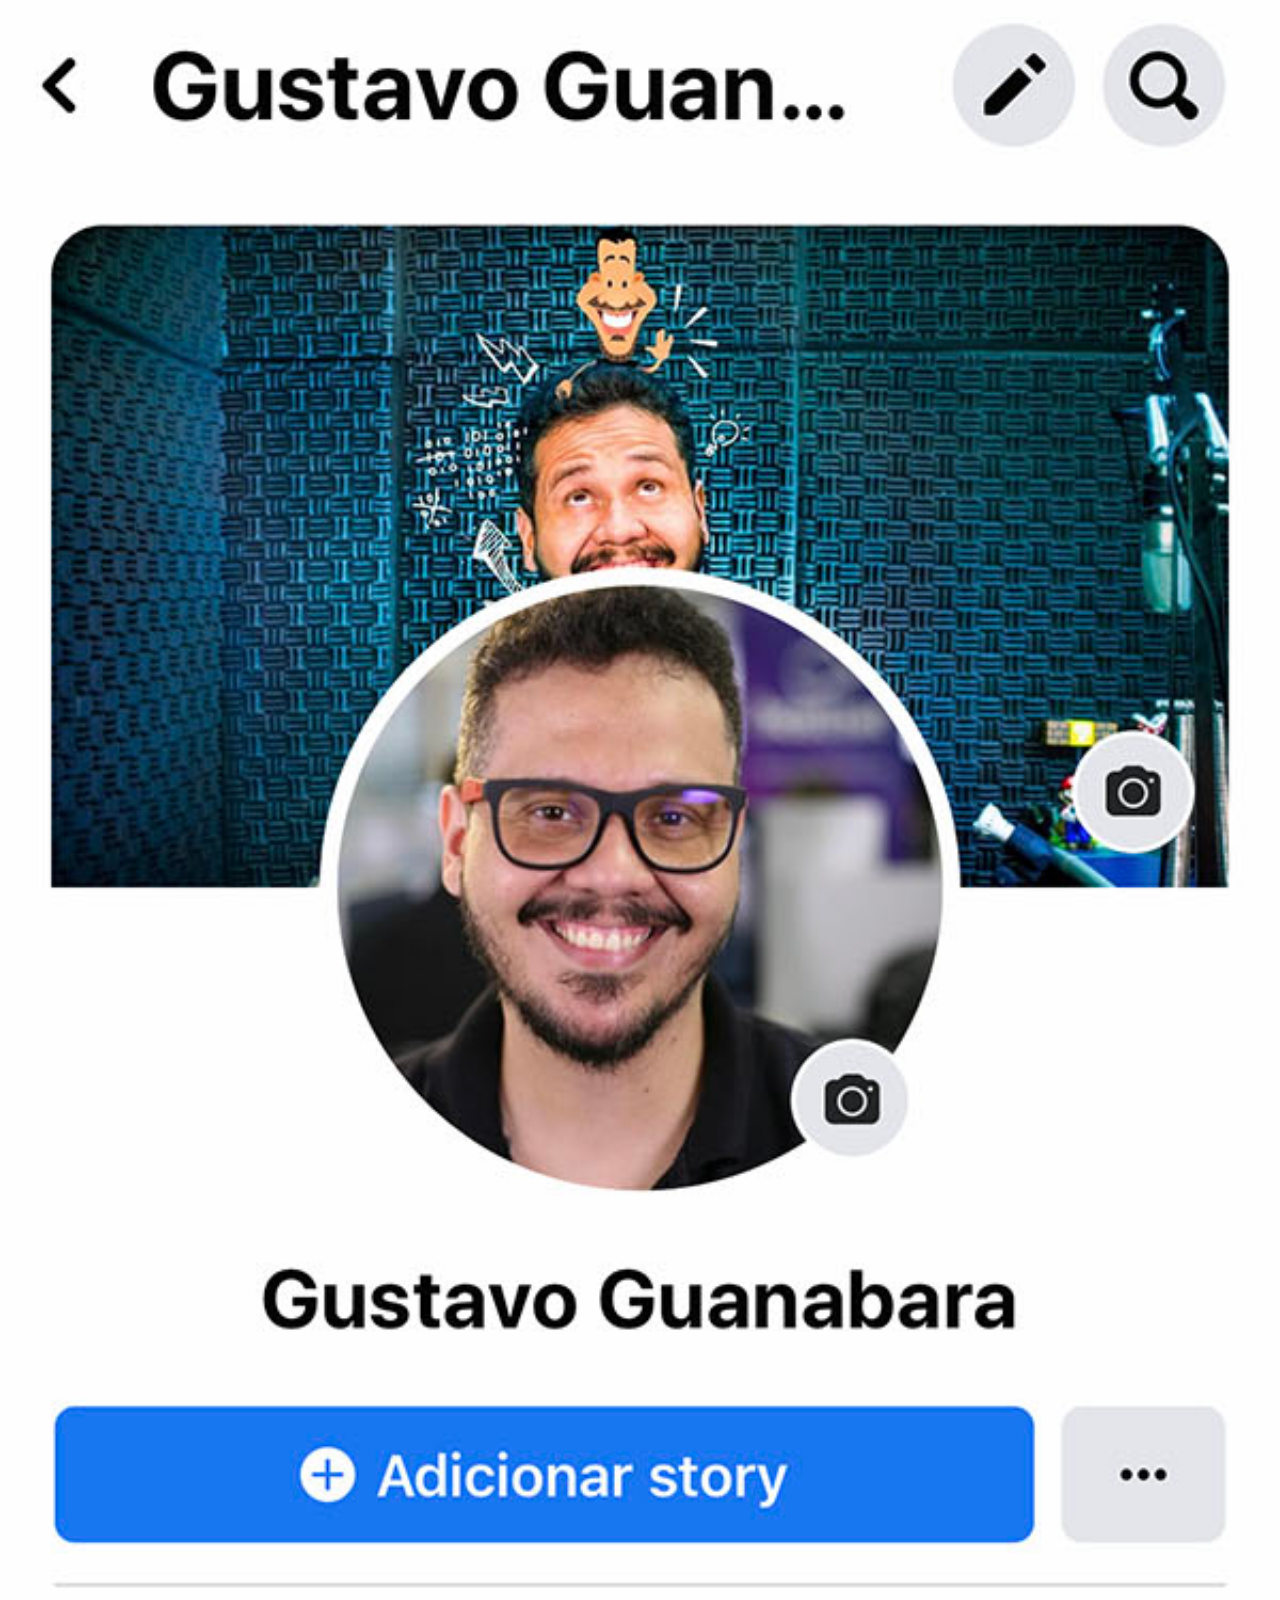
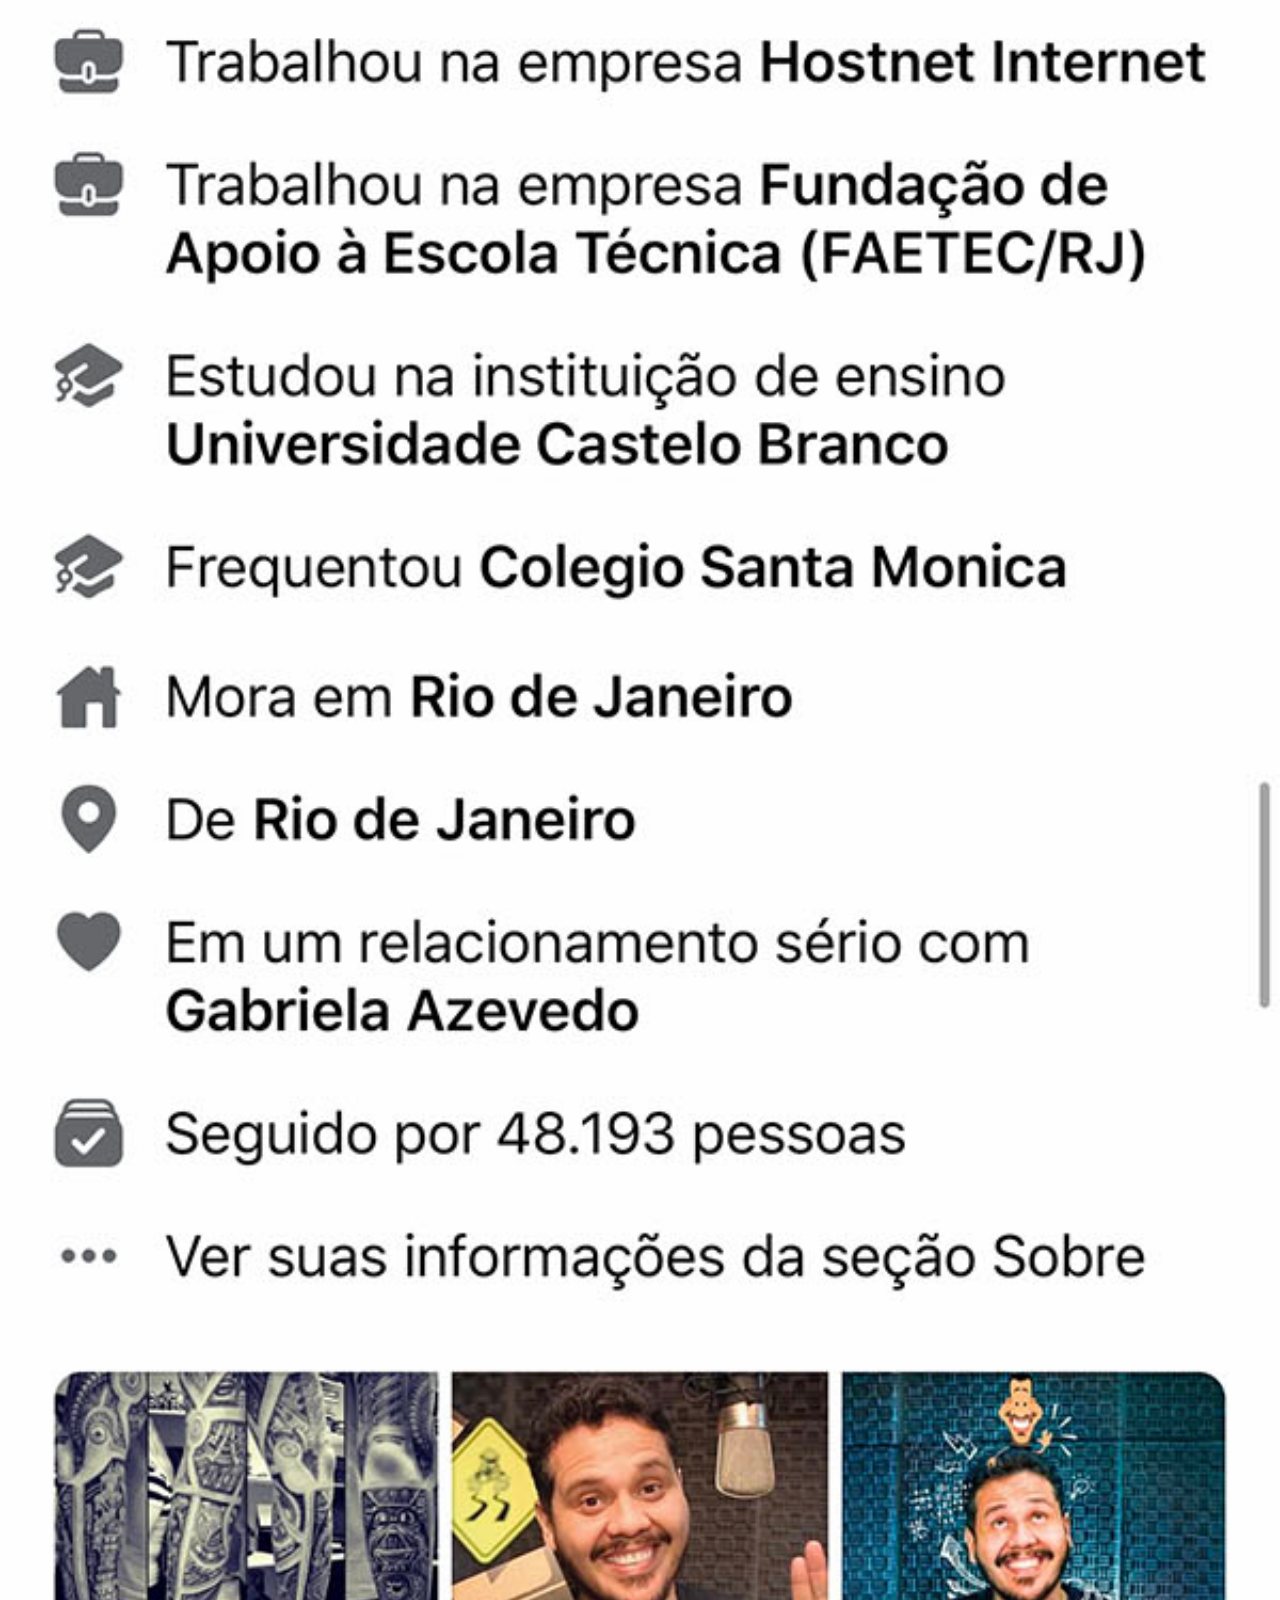
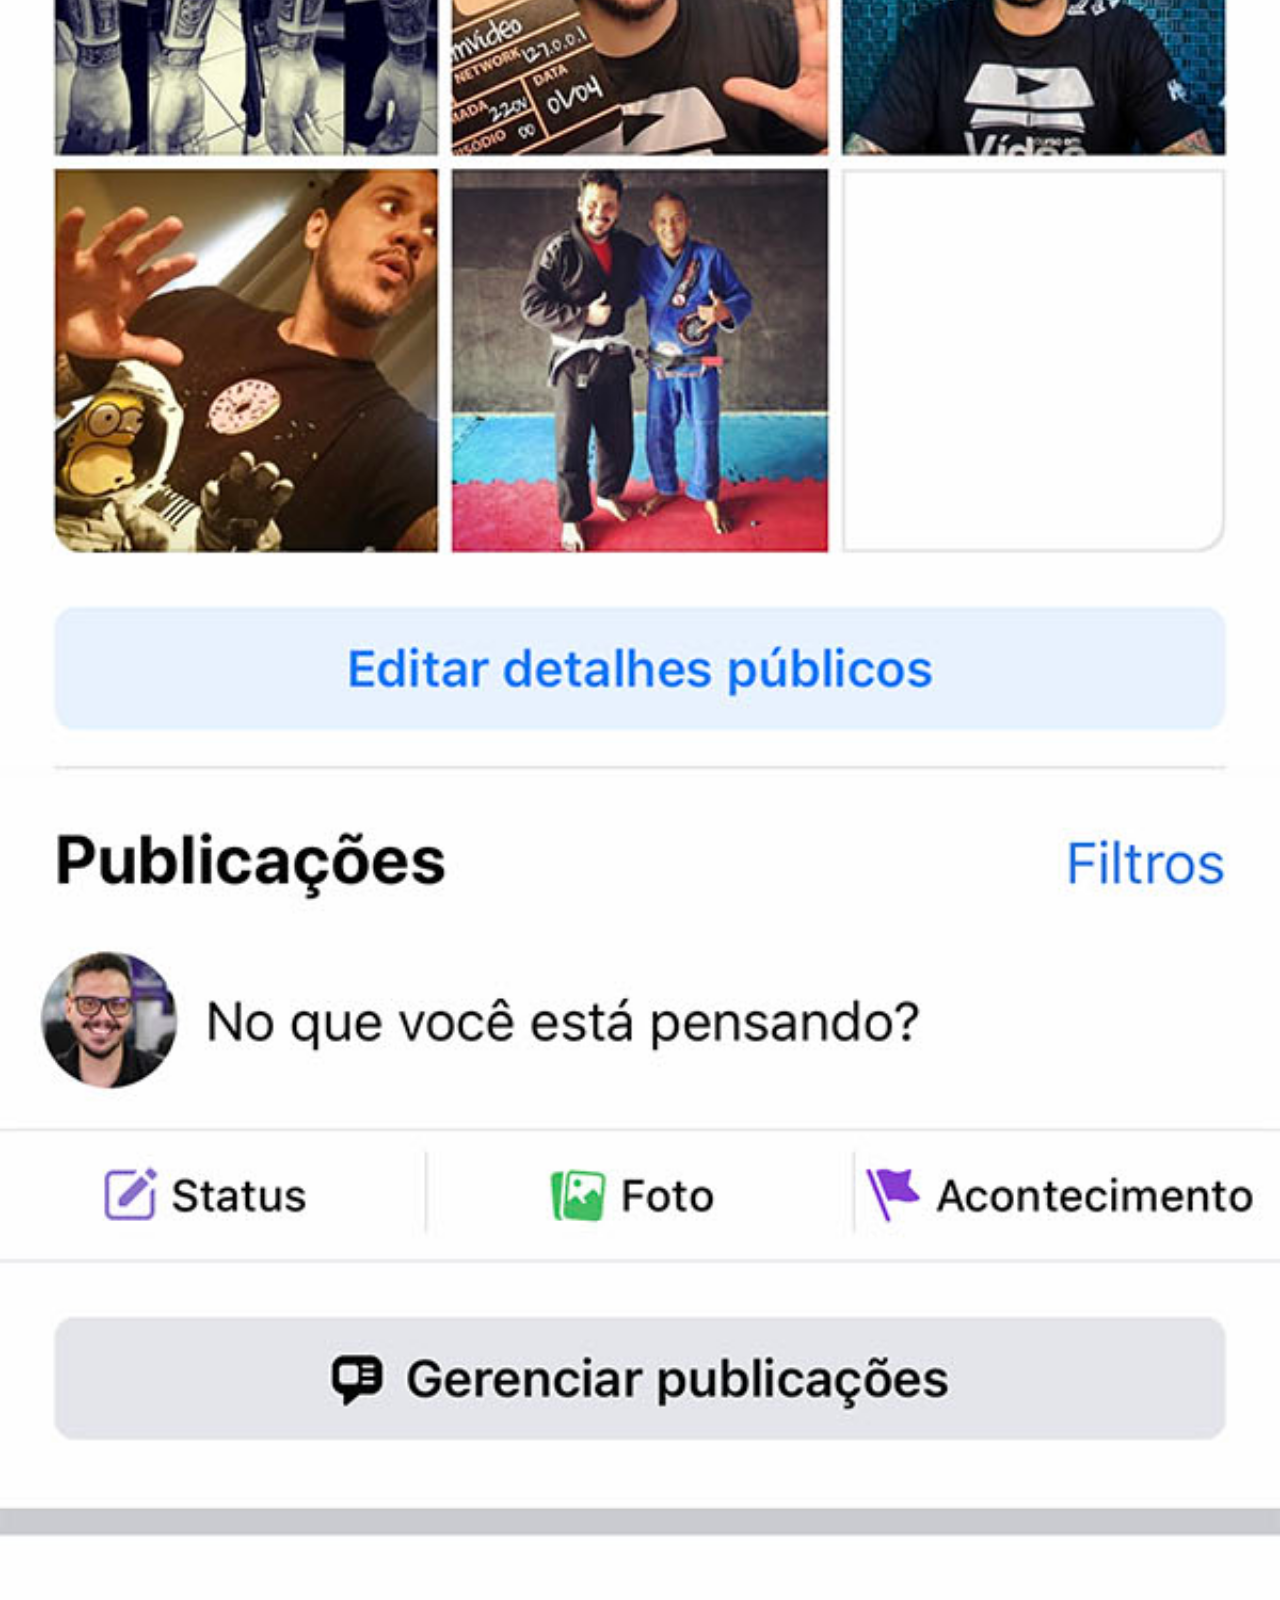
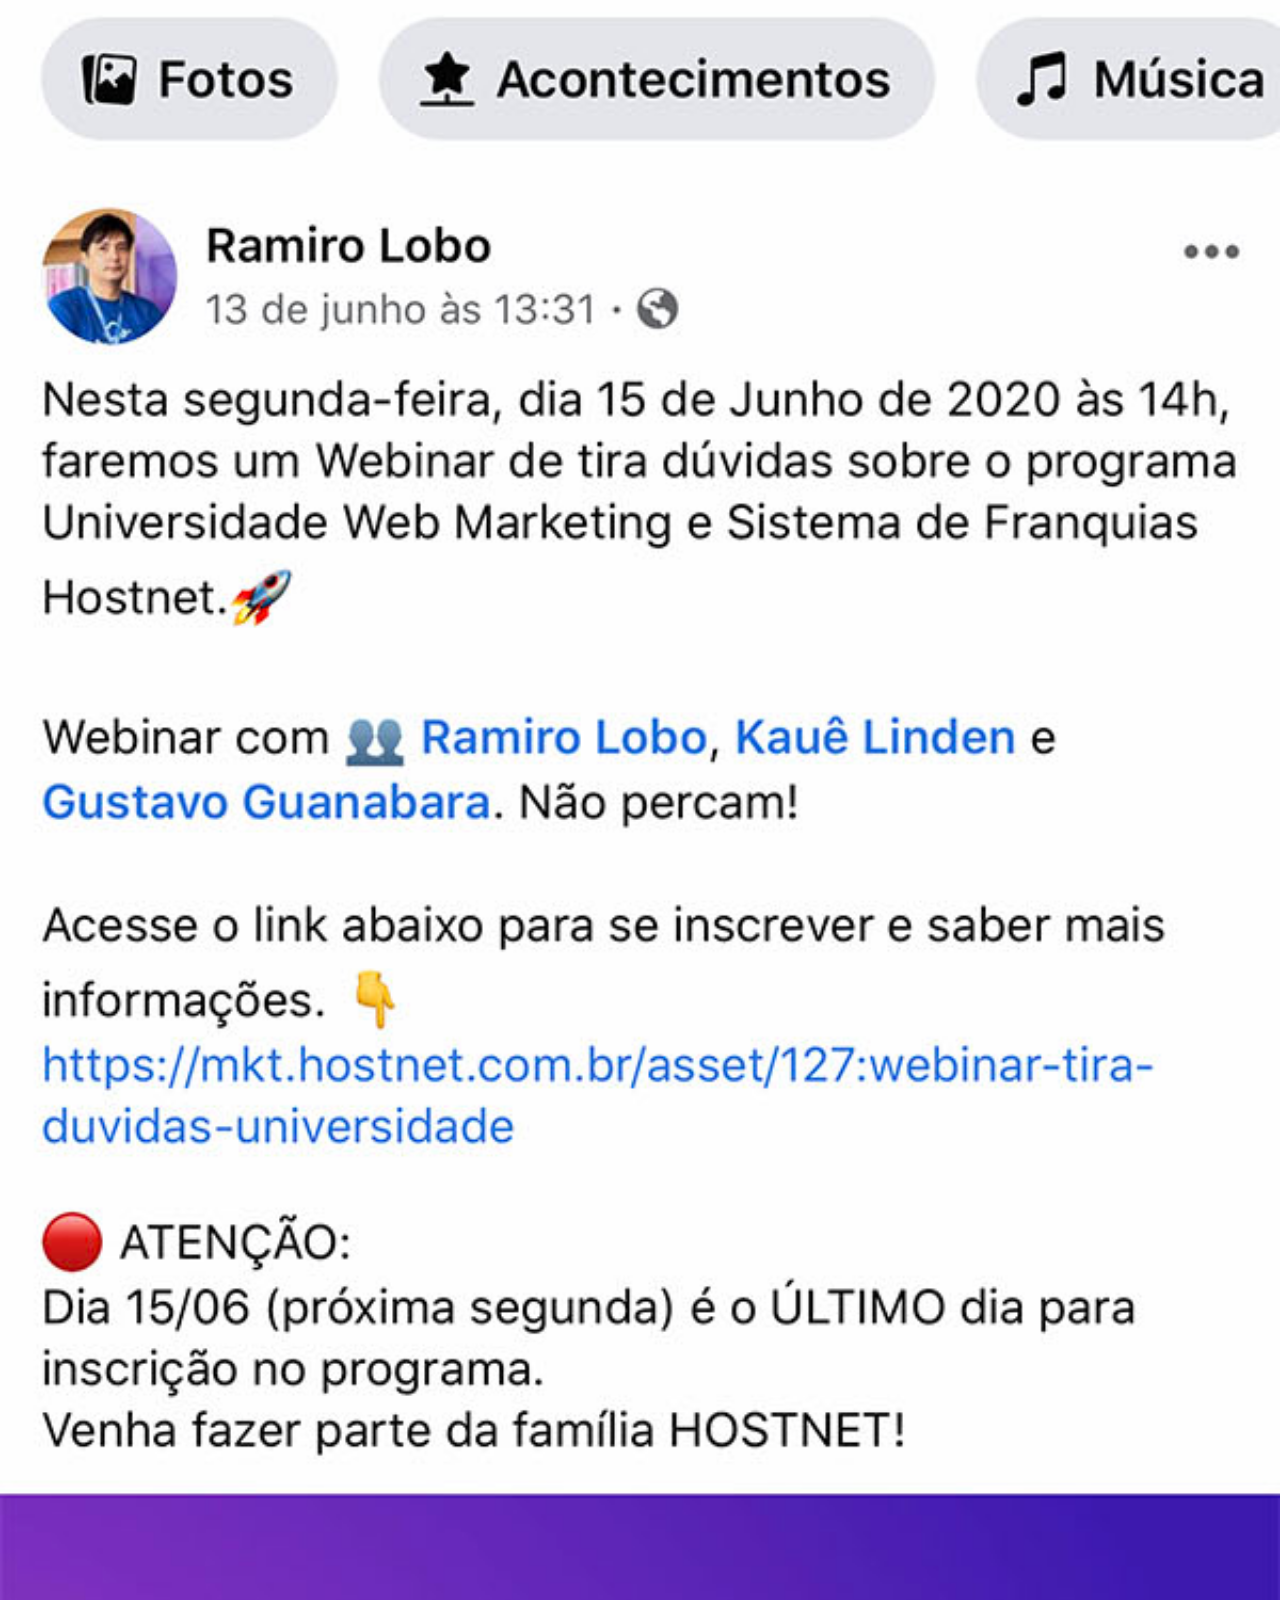
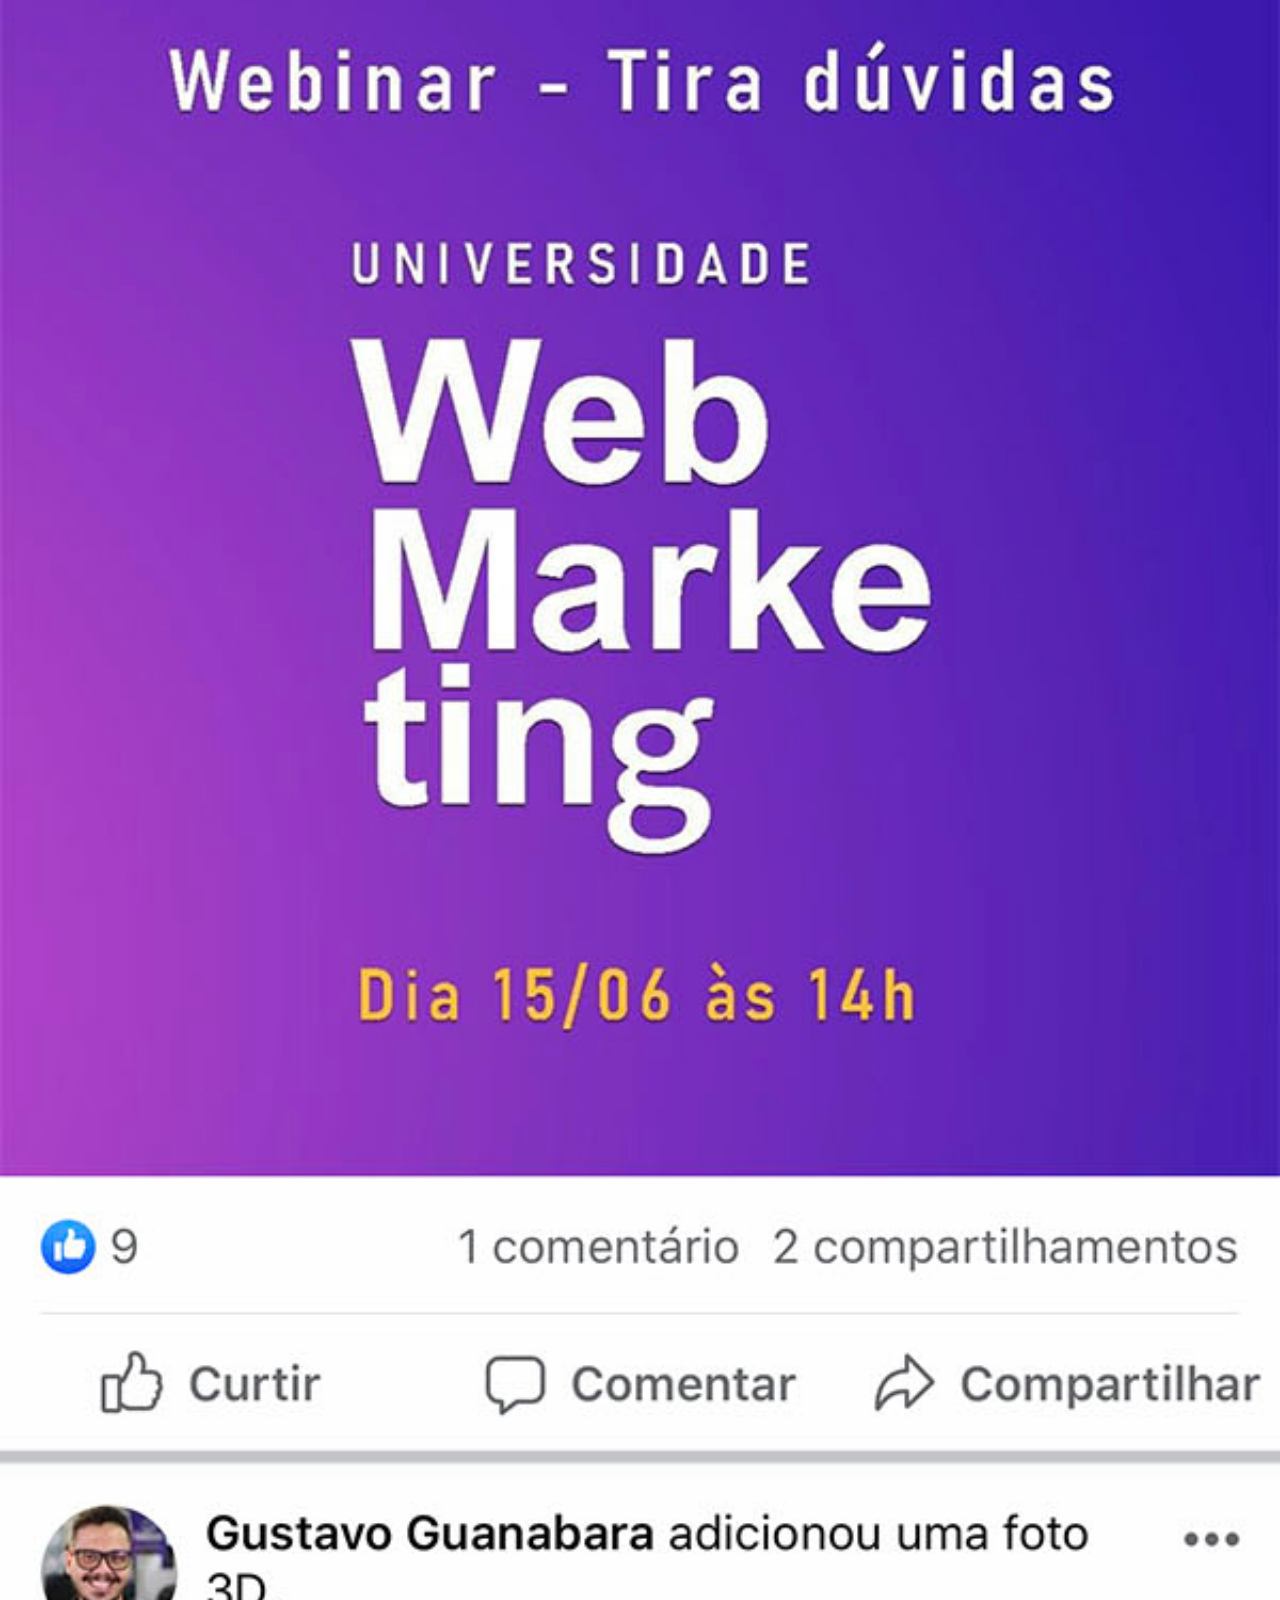
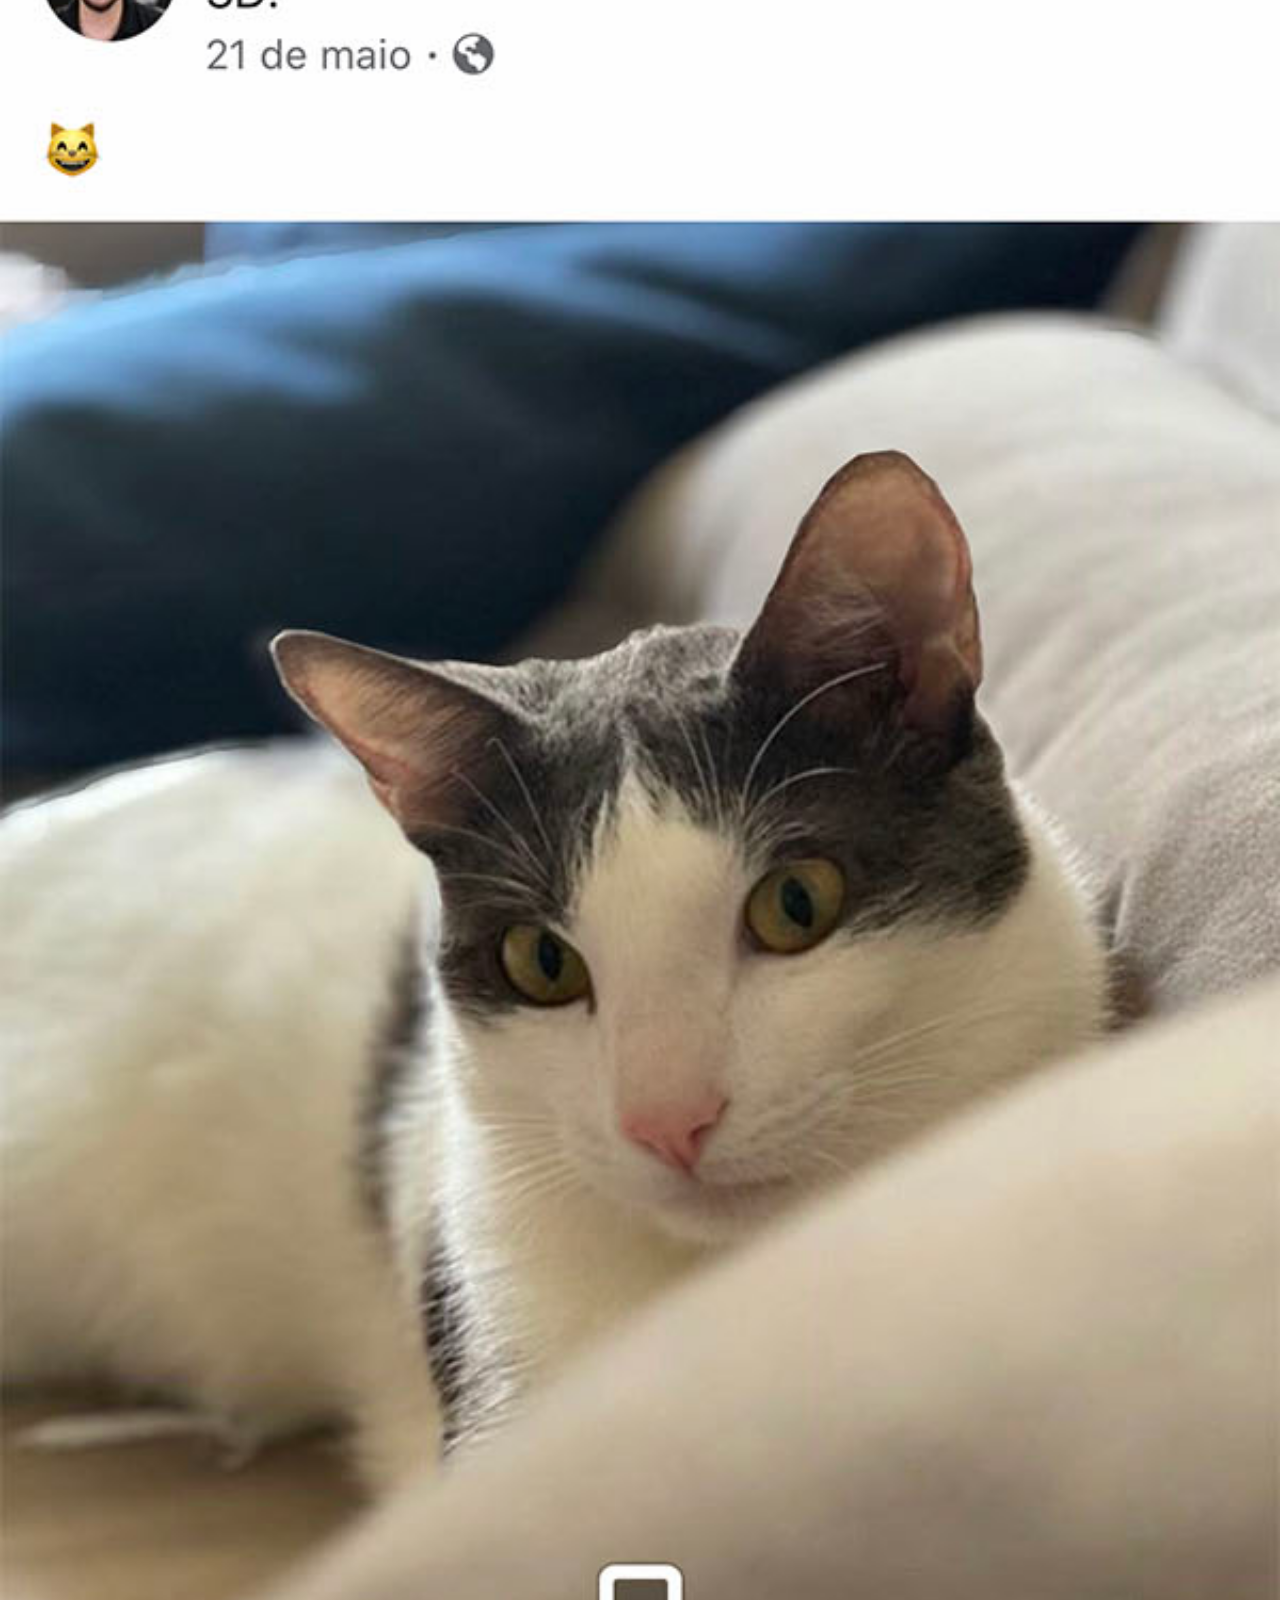
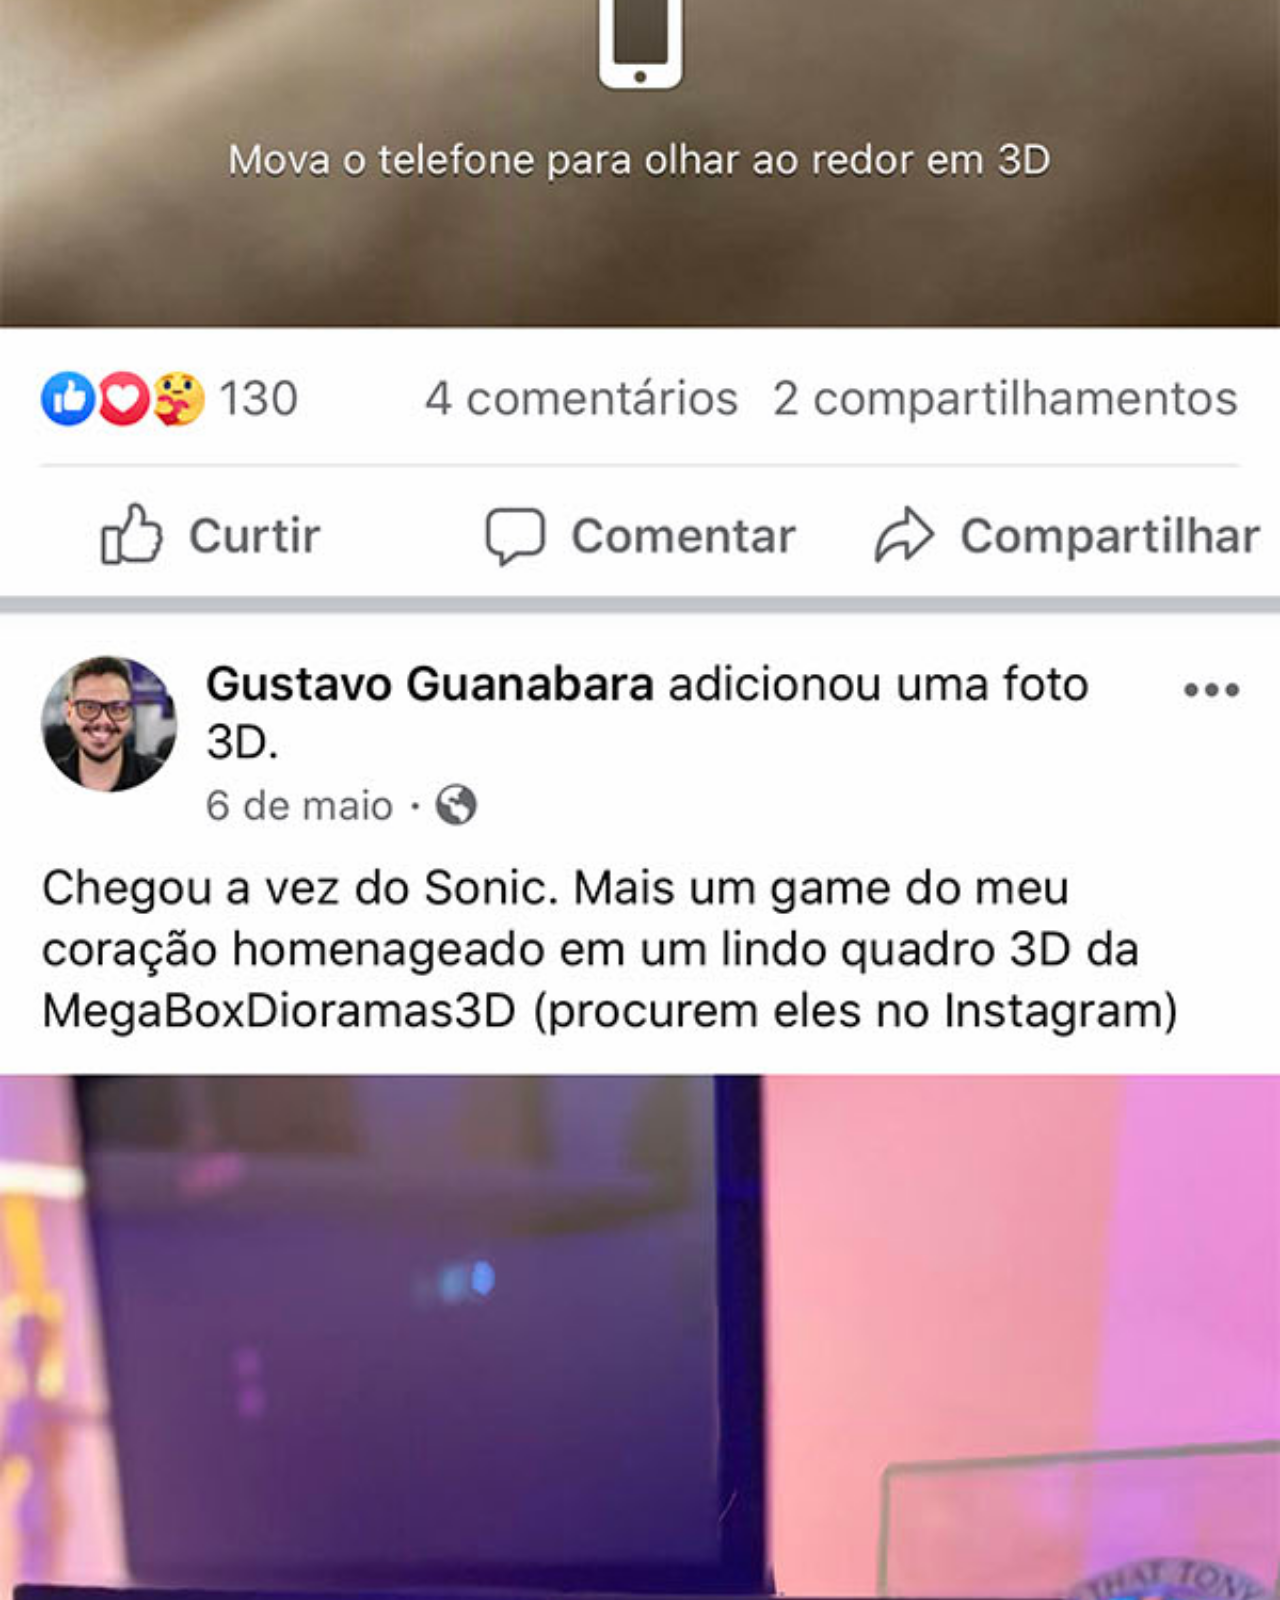
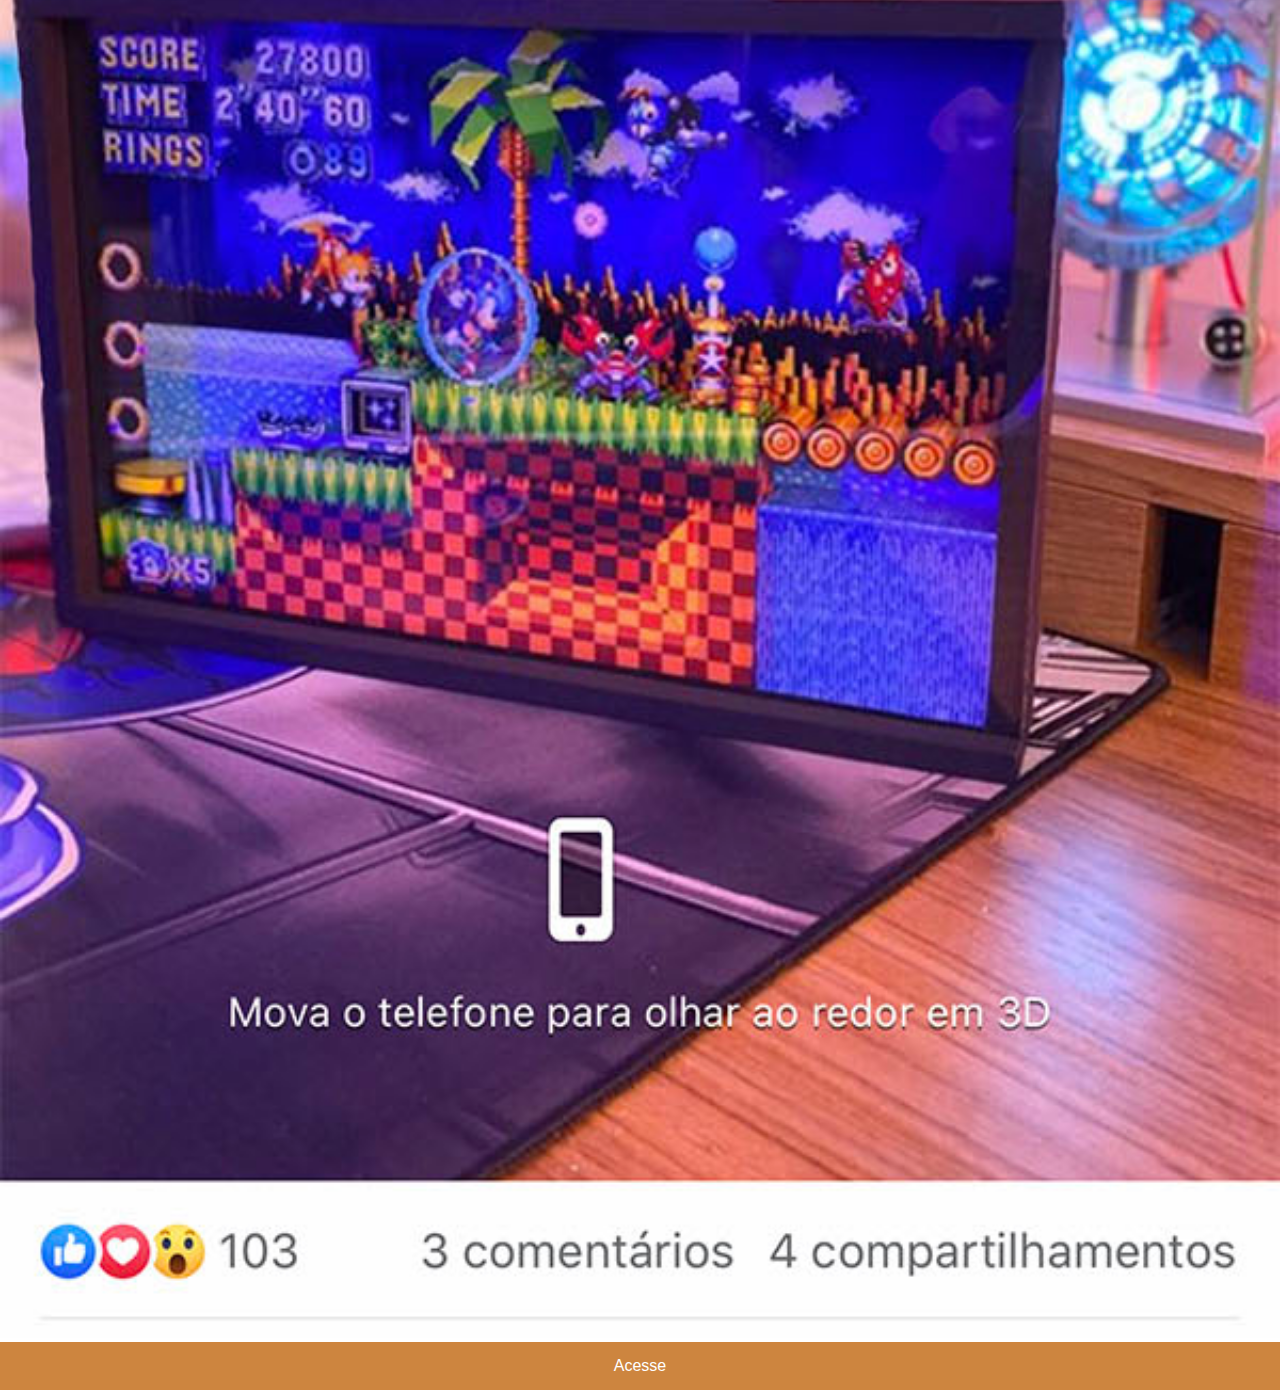
==== facebook.html @ 618169af "Adicionar telas no telefone" ====
<!DOCTYPE html>
<html lang="pt-br">
<head>
    <meta charset="UTF-8">
    <meta http-equiv="X-UA-Compatible" content="IE=edge">
    <meta name="viewport" content="width=device-width, initial-scale=1.0">
    <title>Facebook</title>
    <link rel="stylesheet" href="estilos/social.css">
</head>
<body>
    <img src="imagens/tela-facebook.jpg" alt="">
    <a href="https://www.facebook.com/Marcoss.Quinhos" target="_blank">Acesse</a>
    
</body>
</html>
---- estilos/social.css ----
@charset "UTF-8";

* {
    padding: 0px;
    margin: 0px;
    font-family: Arial, Helvetica, sans-serif;
}

::-webkit-scrollbar {
    height: 0px;
    width: 0px;
}

img {
    width: 100vw;
}

a {
    display: block;
    padding: 15px;
    background-color: peru;
    text-decoration: none;
    color: white;
    text-align: center;
}

a:hover {
    background-color: tomato;
    font-weight: bold;
}
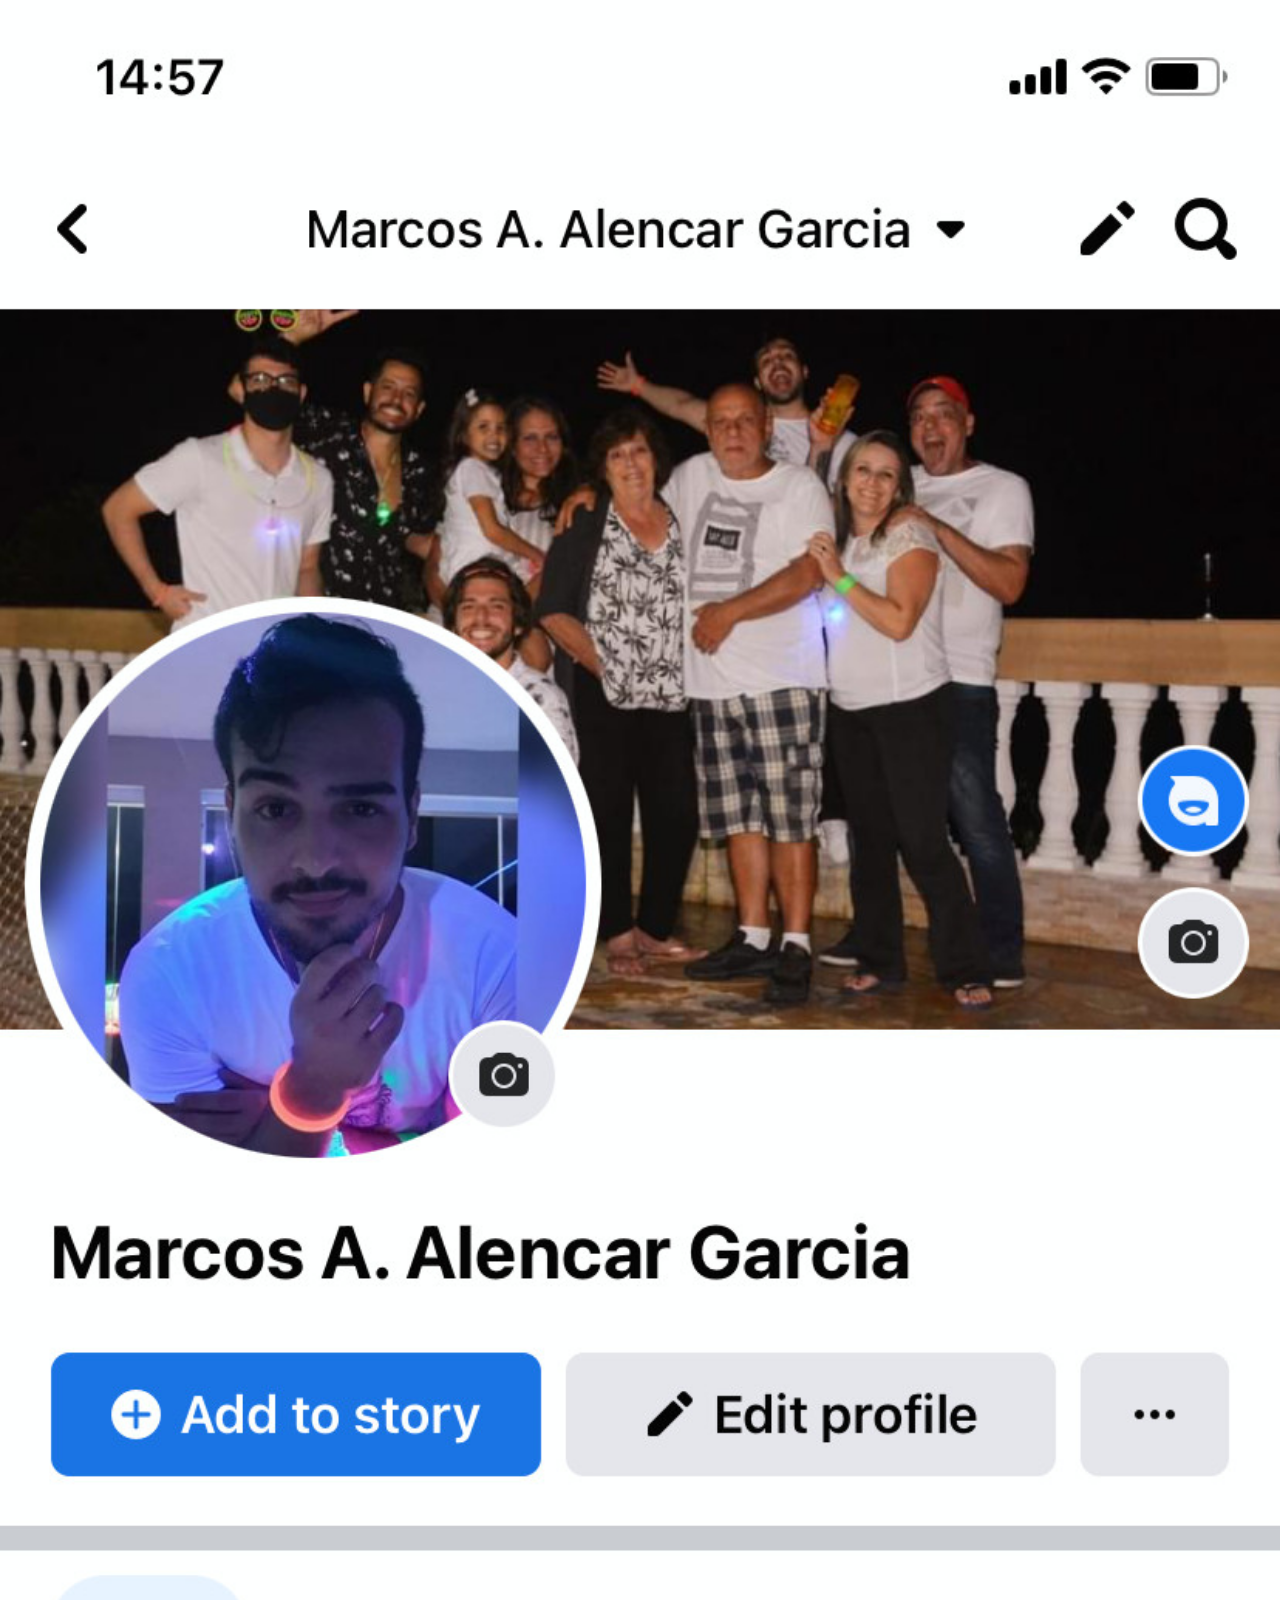
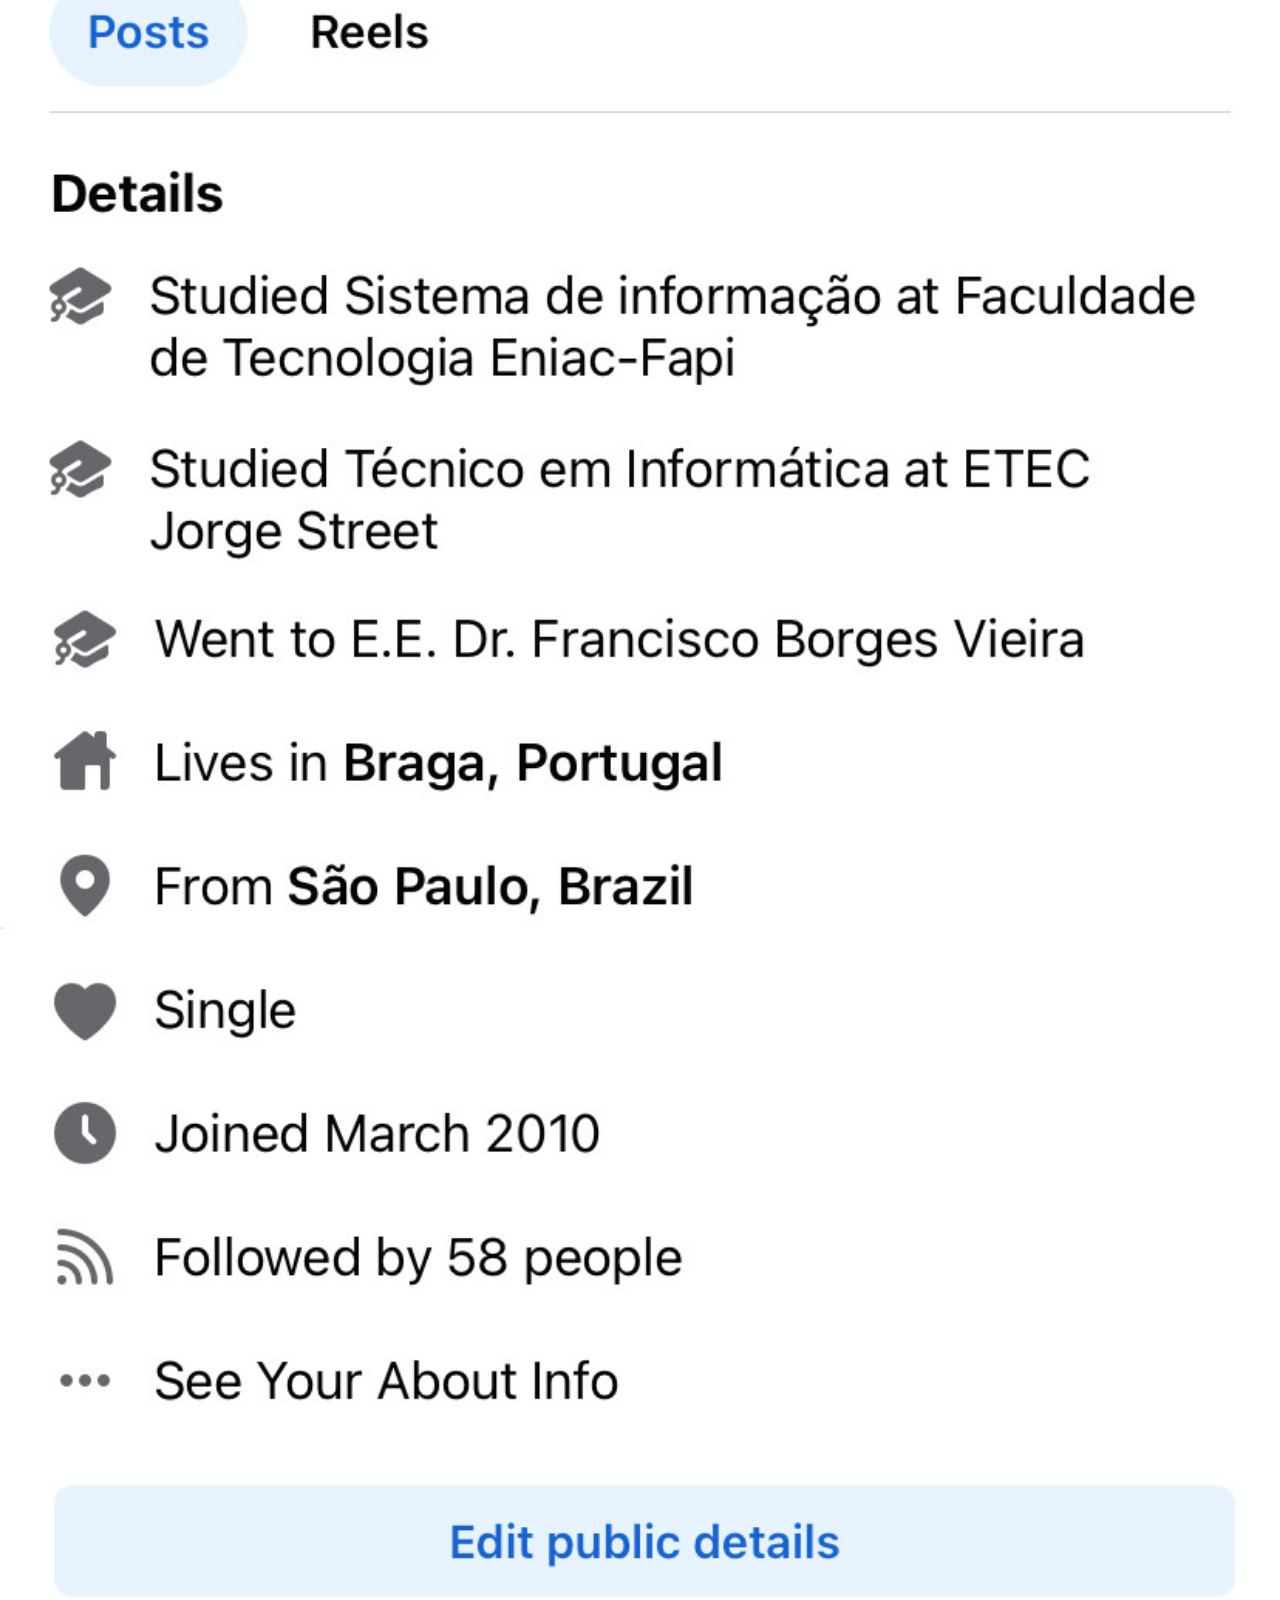
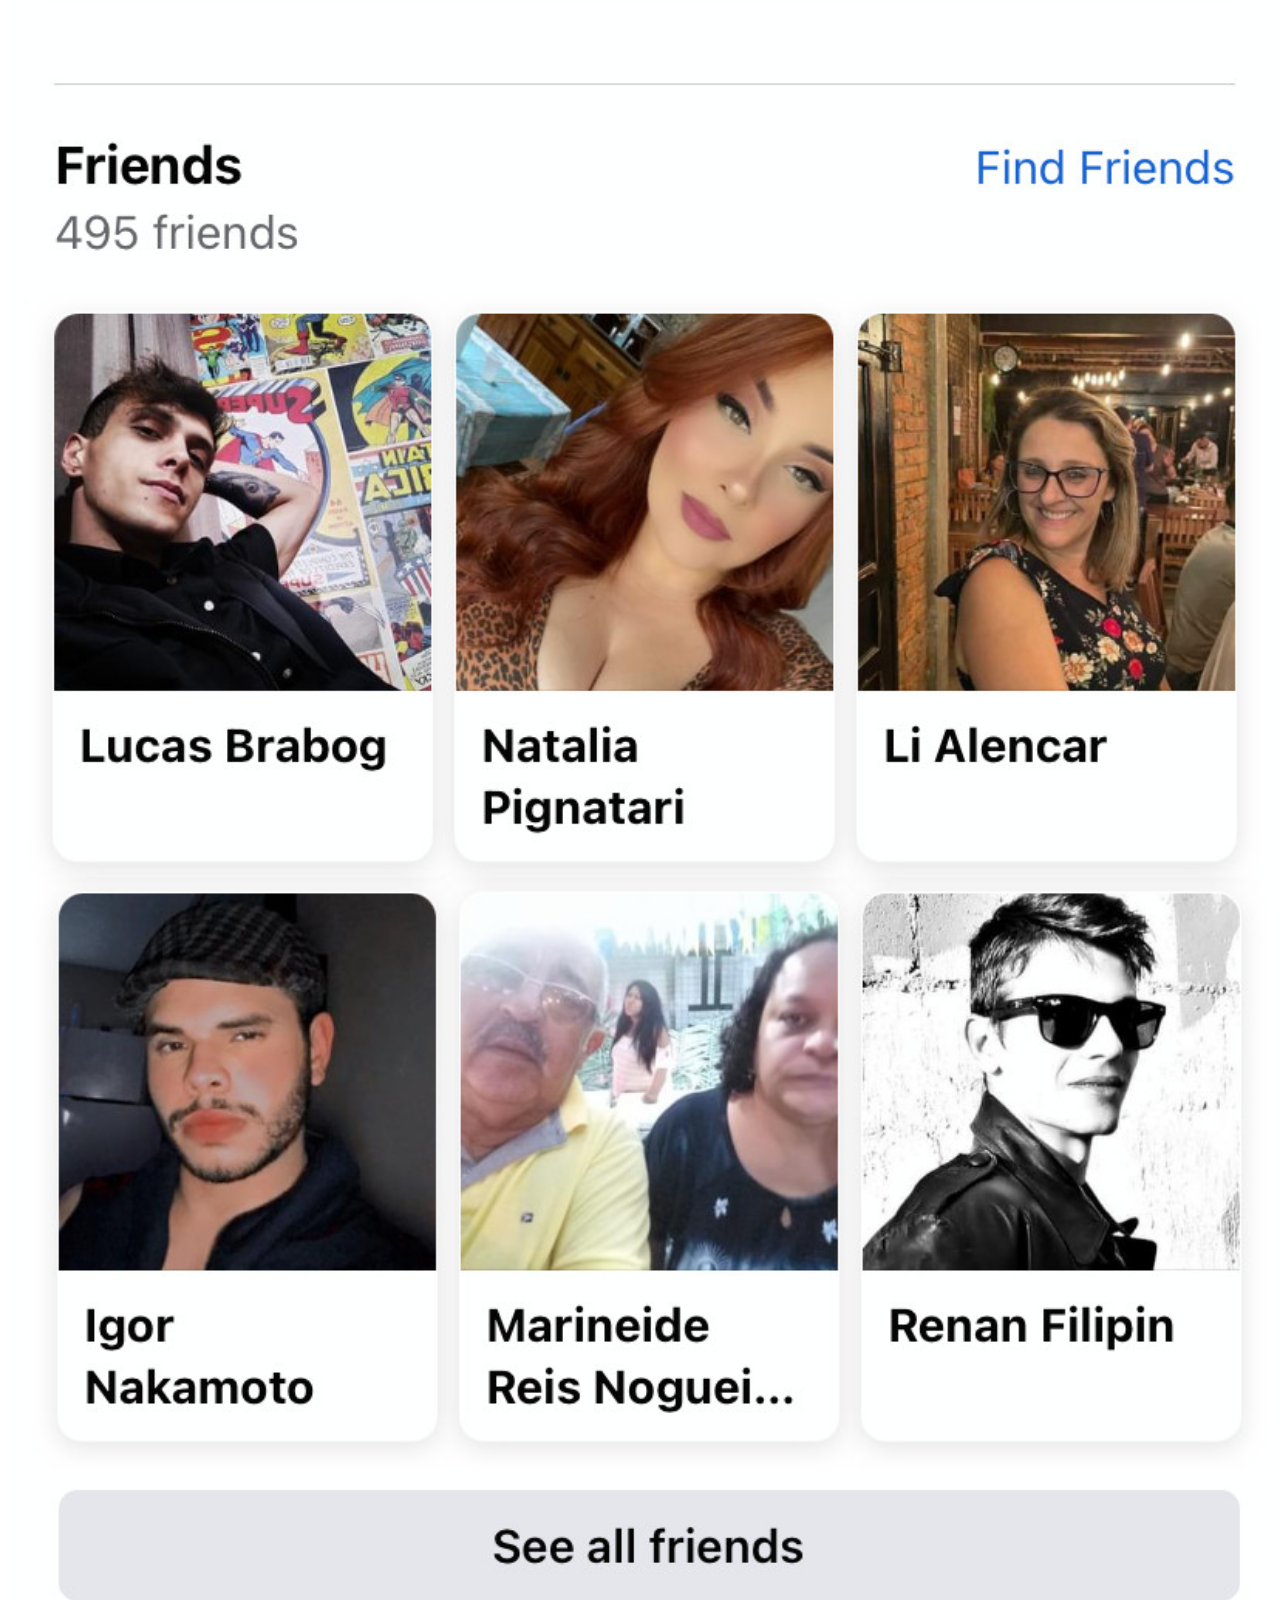
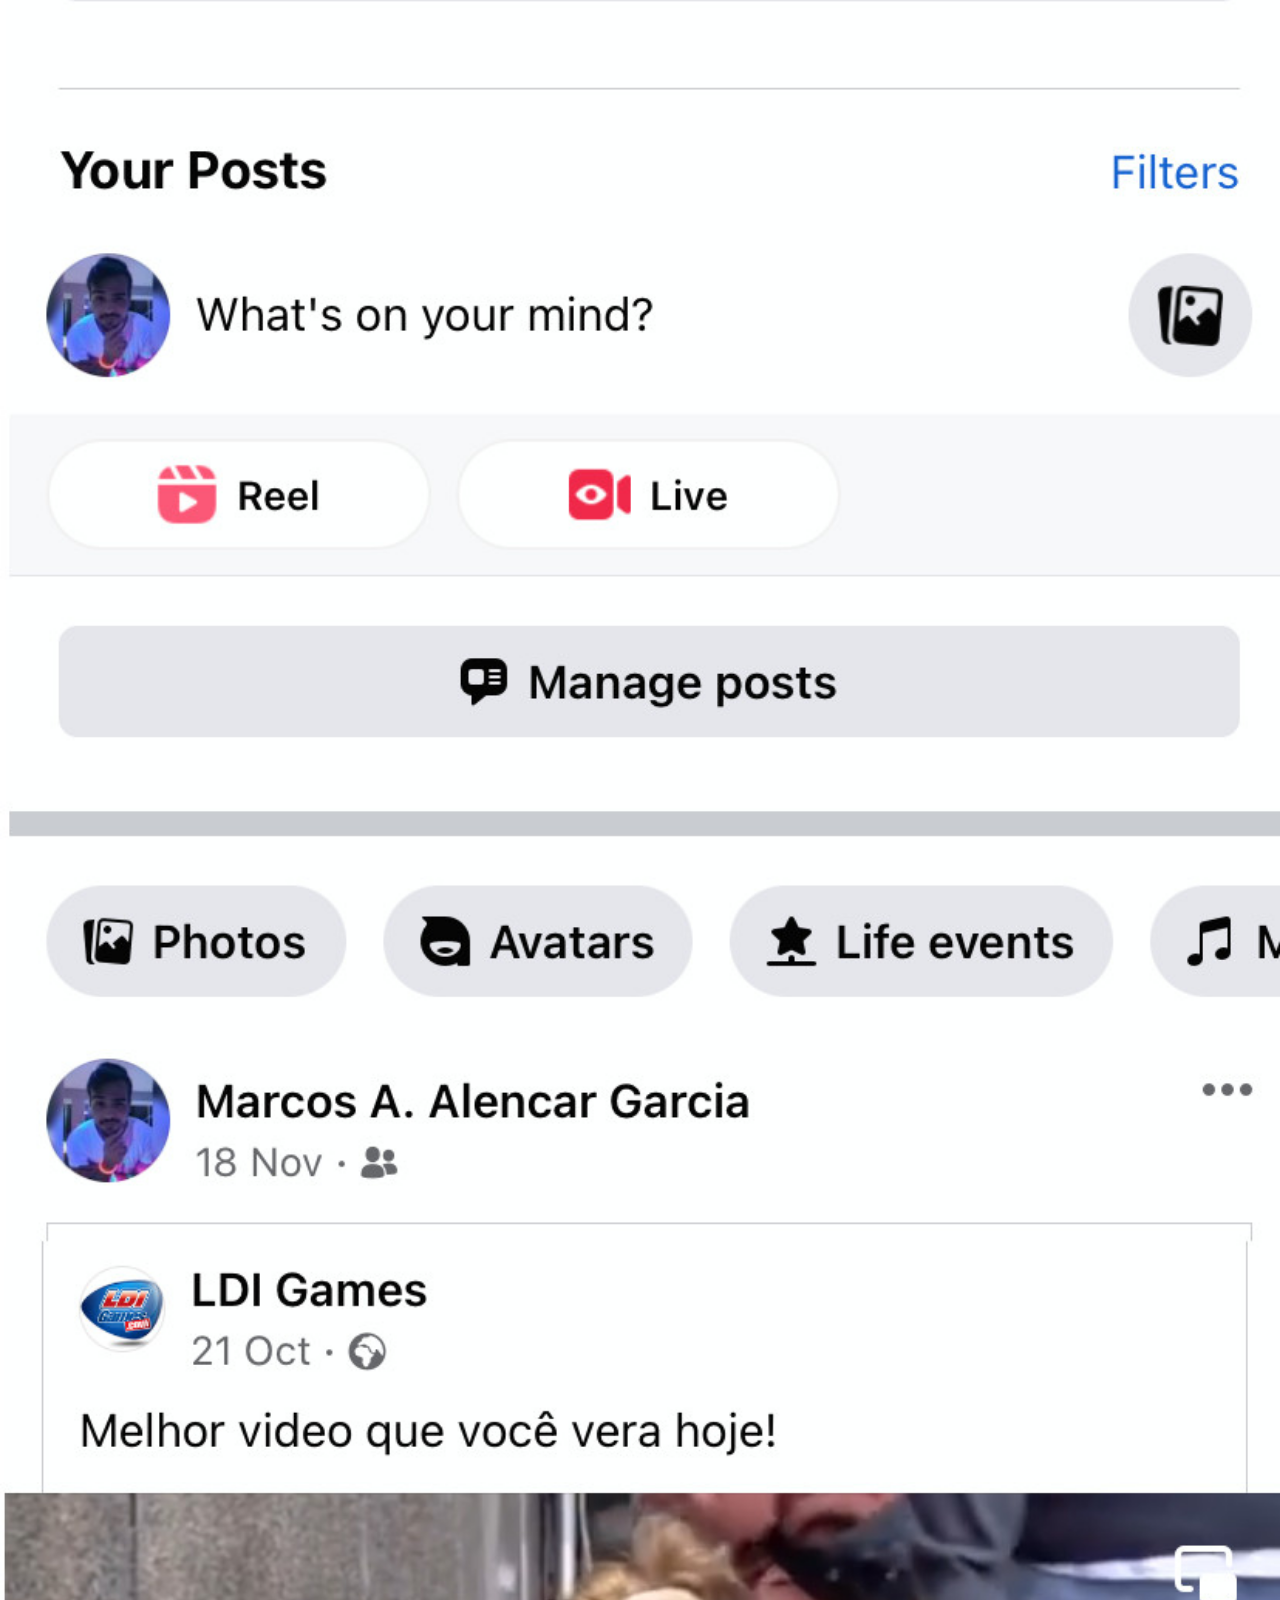
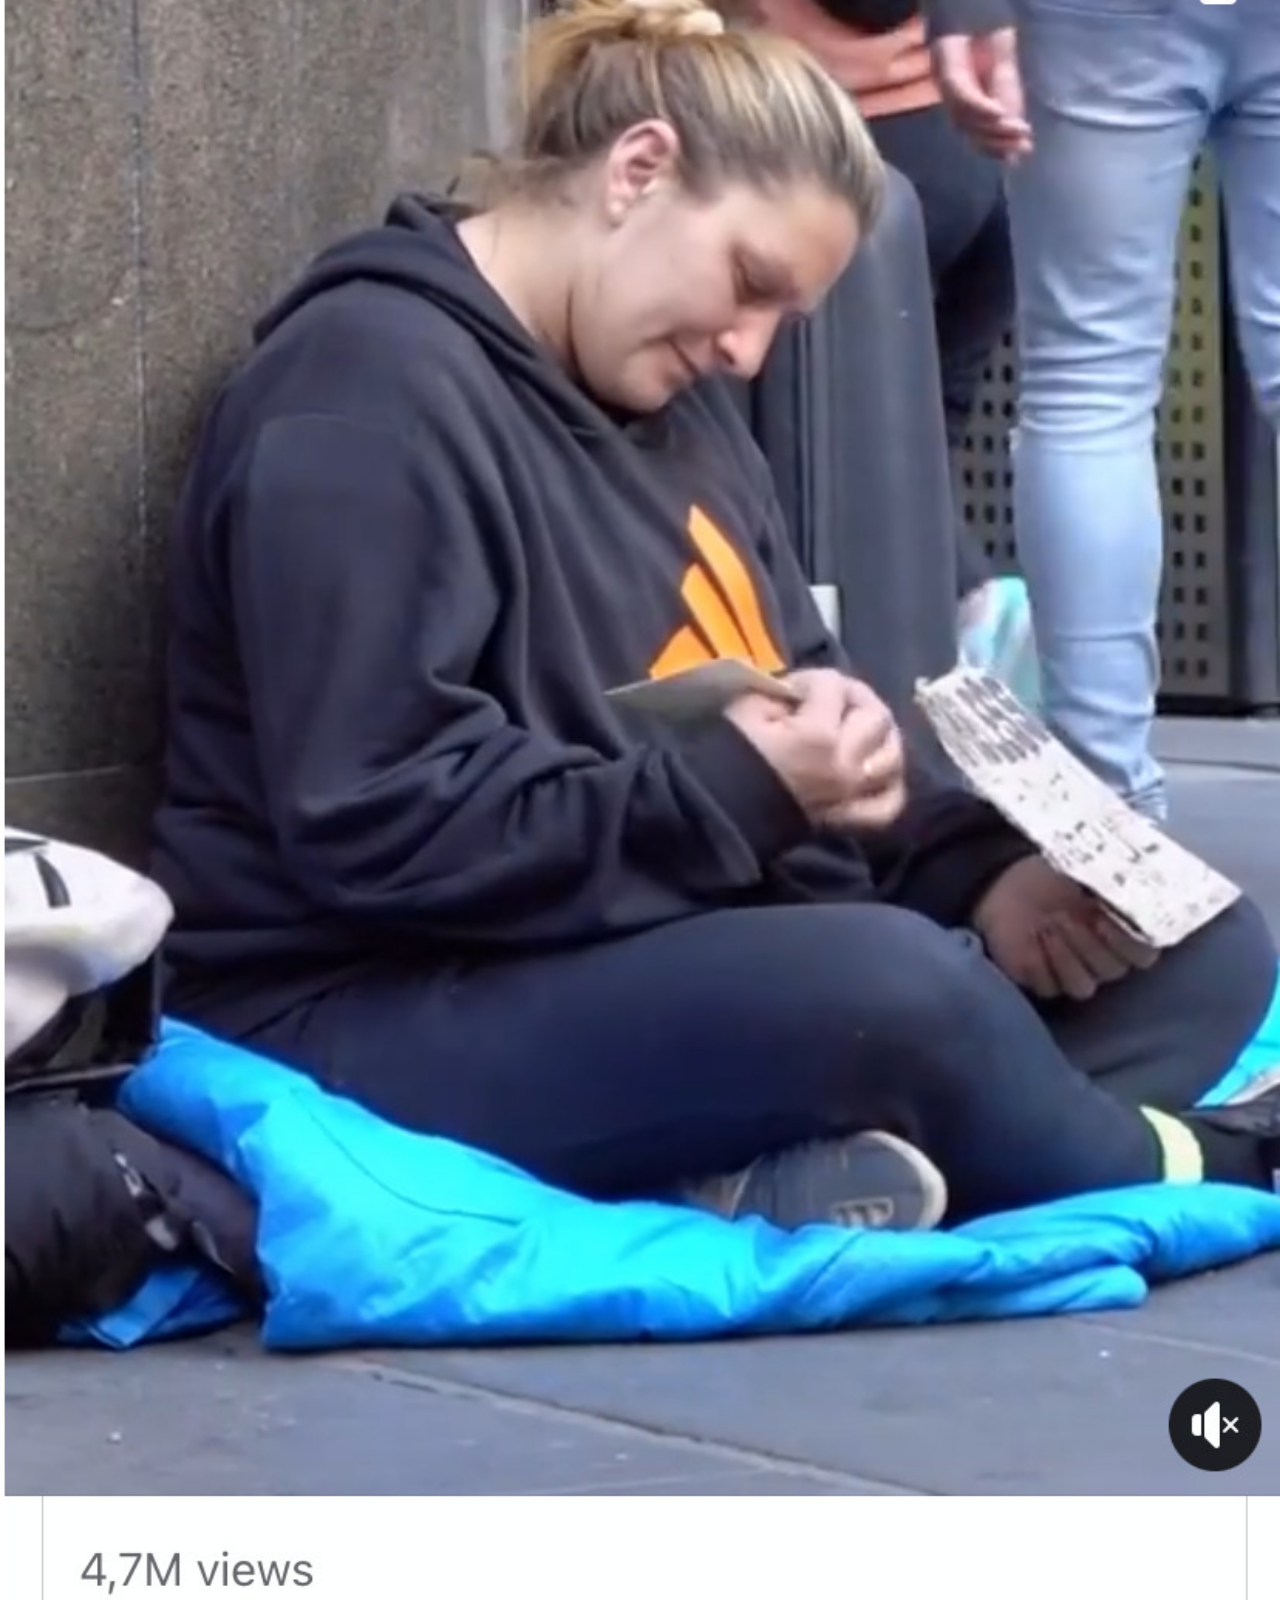
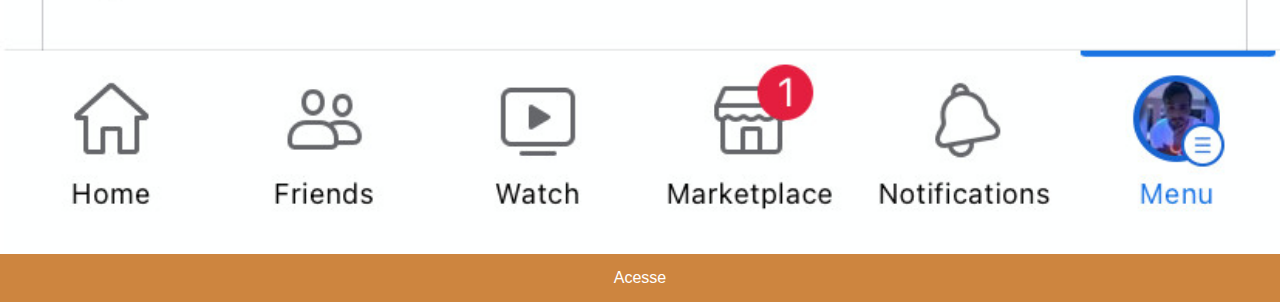
==== commit edc6092a: "url das minhas redes" ====
--- a/facebook.html
+++ b/facebook.html
@@ -8,7 +8,7 @@
     <link rel="stylesheet" href="estilos/social.css">
 </head>
 <body>
-    <img src="imagens/tela-facebook.jpg" alt="">
+    <img src="imagens/tela_facebook.jpeg" alt="">
     <a href="https://www.facebook.com/Marcoss.Quinhos" target="_blank">Acesse</a>
     
 </body>
